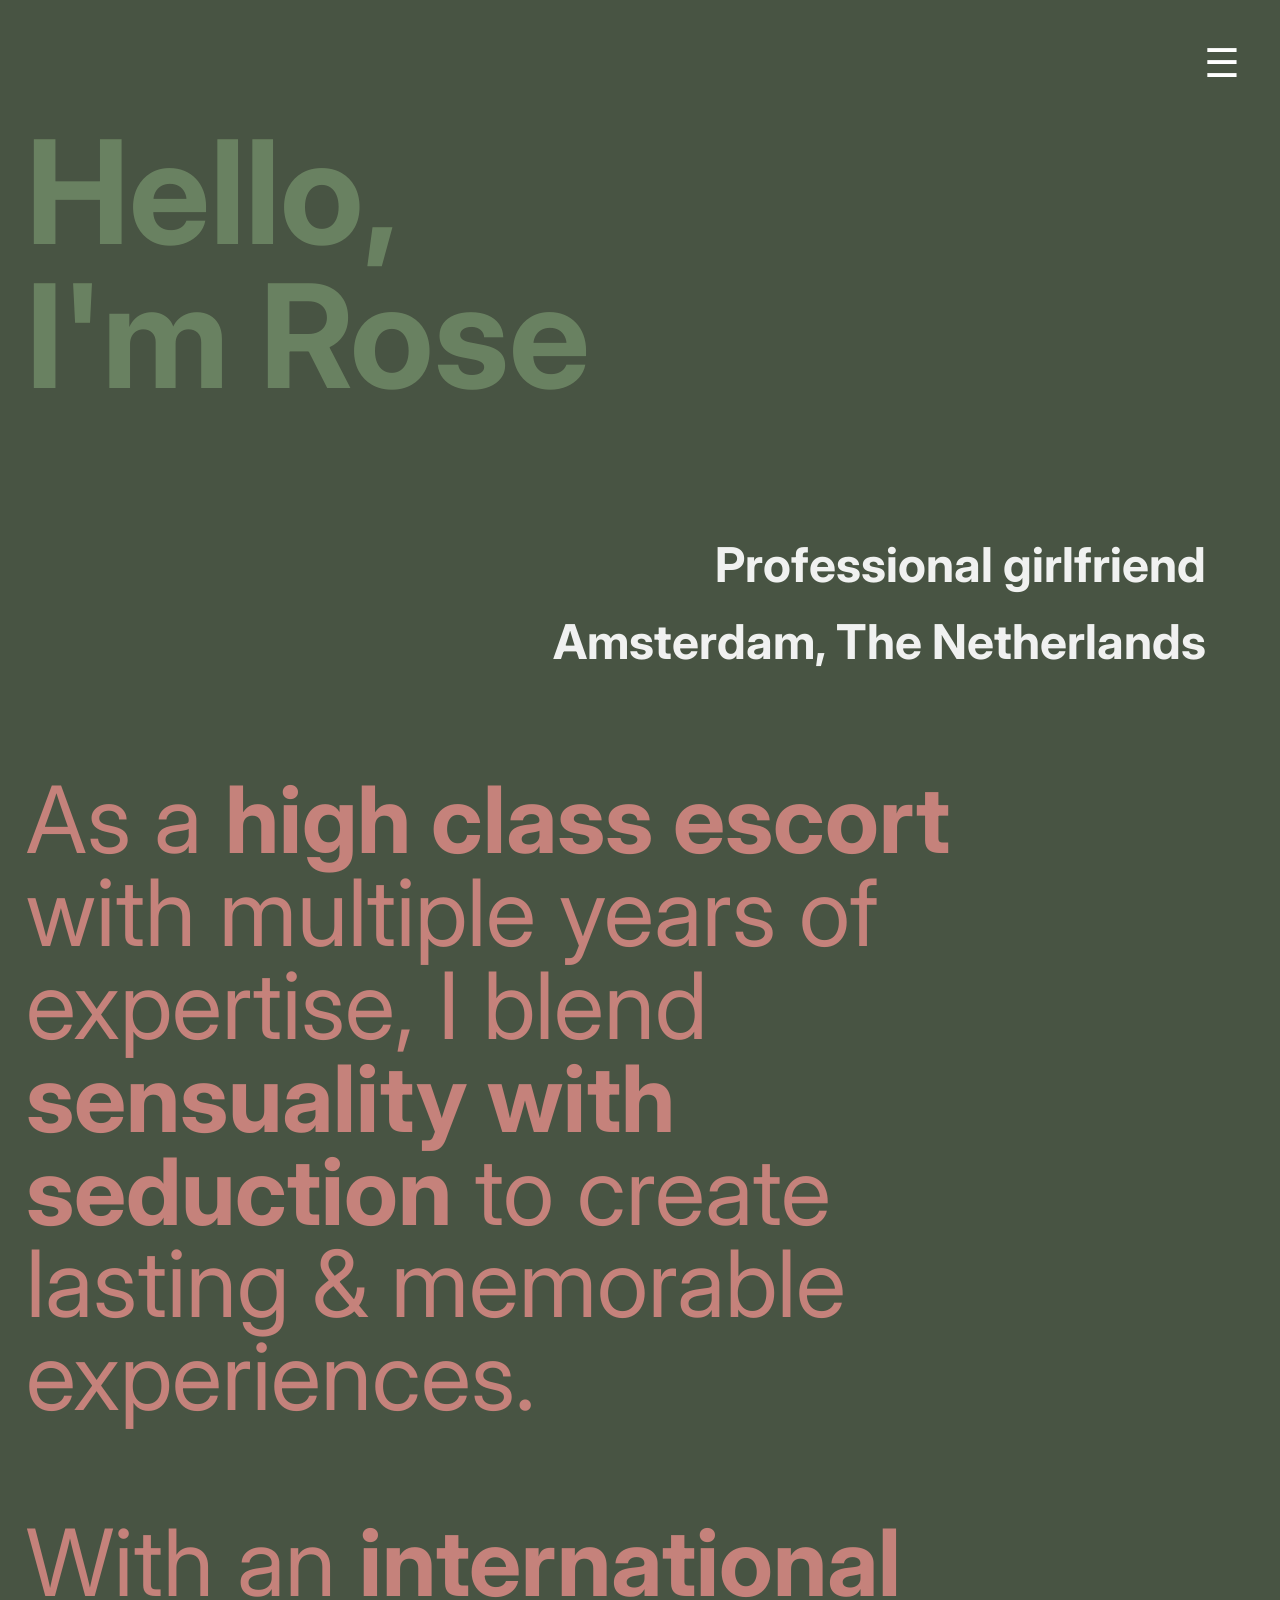
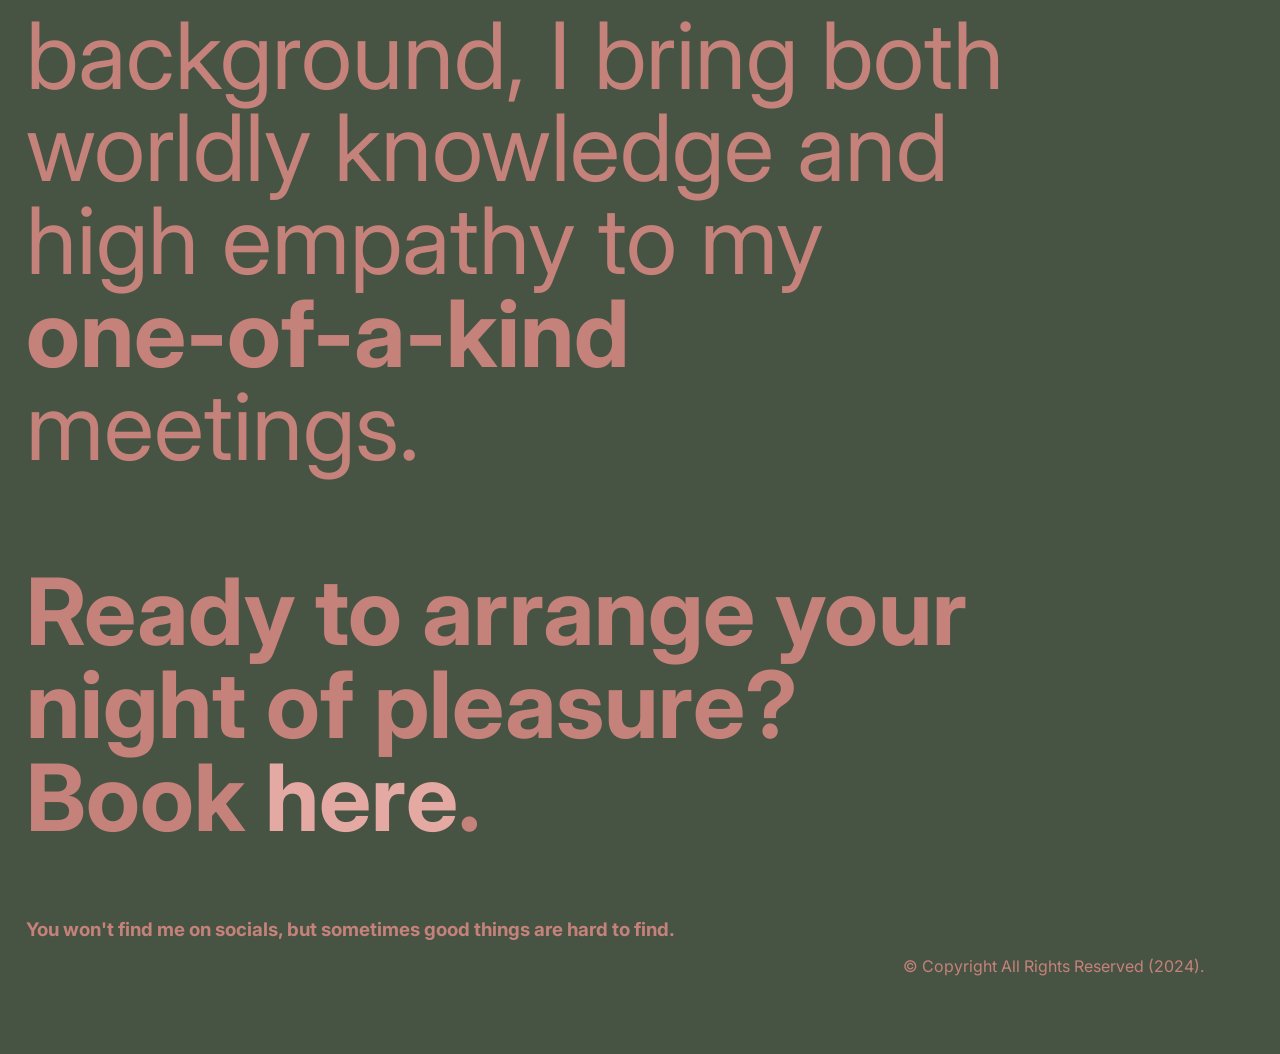
==== index.html @ 0e4f95eb "first copy" ====
<!DOCTYPE html>
<html lang="en">

<head>
    <meta charset="UTF-8">
    <meta name="viewport" content="width=device-width, initial-scale=1.0">
    <meta name="description" content="Rose Bergamot - Amsterdam's finest">
    <link rel="preconnect" href="https://fonts.googleapis.com">
    <link rel="preconnect" href="https://fonts.gstatic.com" crossorigin>
    <link
        href="https://fonts.googleapis.com/css2?family=Inter:ital,opsz,wght@0,14..32,100..900;1,14..32,100..900&display=swap"
        rel="stylesheet">
    <link rel="stylesheet" href="../styles/styles.css">
    <link rel="stylesheet" href="../styles/home.css">
    <script src="../script/script.js"></script>
    <title>Rose Bergamot</title>
</head>

<body>

    <button type="button" class="hamburger" id="hamburger">
        &#9776; <!-- Hamburger icon -->
    </button>

    <!-- Menu Items -->
    <nav class="menu" id="menu">
        <ul>
            <li><a href="../pages/about.html">About me</a></li>
            <li><a href="../pages/services.html">Services</a></li>
            <li><a href="../pages/portfolio.html">Portraits</a></li>
            <li><a href="../pages/bookings.html">Bookings</a></li>
        </ul>
    </nav>

   <!--  <video playsinline autoplay muted loop poster="../images/Image (8).jpeg" id="bgvid">
       <source src="../videos/herovideo-min.mp4" type="video/mp4"> 
    </video>
-->
    <header>
        <article class="title">
            <h1>Hello,<br> I'm Rose</h1>
            <p class="professionindex">
                <strong>Professional girlfriend <br>Amsterdam, The Netherlands</strong>
            </p>
        </article>
    </header>

    <div class="about-me-block">
        <p>As a <strong>high class escort</strong> with multiple years of expertise, I blend <strong>sensuality with seduction</strong> to create lasting & memorable
            experiences.</p>
        <p>With an <strong>international</strong> background, I bring both worldly knowledge and
            high empathy to my <strong>one-of-a-kind</strong> meetings.</p>
    </div>

    <section class="socials-block">
        <h2>Ready to arrange your night of pleasure? Book <a href="../pages/bookings.html">here</a>.</h2>
        <h3>You won't find me on socials, but sometimes good things are hard to find.</h3>
        </div>
    </section>

    <footer>
        <p>&#169; Copyright All Rights Reserved (2024).</p>
    </footer>
</body>

</html>
---- styles/styles.css ----
body {
    font-family: "Inter", arial, sans-serif;
    margin: 0 auto;
    background-color: rgba(57, 70, 52, 0.92);
    padding-top: 0px;
    padding-right: 2%;
    padding-left: 2%;
    padding-bottom: 5%;
    color: #c5827b;
    line-height: 1;
    /* Unvisited link */
a:link {
    color: #e3a9a2;
    transition-duration: .4s;
    text-align: right;
    justify-content: right;
    text-decoration: none;
    display: inline-block;
    }
    
    /* Visited link */
    a:visited {
    color: #a86861;
    }
    a:is(:hover, :focus-visible) {
        outline: none;
        color: #ffffff;
    }
}

header {
    color: rgba(112, 138, 102, 0.85);
    font-size:7.5vw;

    .title {
        text-align: left;
        height: 100%;
background-position: center;
background-repeat: no-repeat;
background-size: cover;
    }

    .profession {
        color: rgba(57, 70, 52, 0.92);
        font-size: 0.5em;
        line-height: 1.6;
        text-align: right;
        text-shadow: none;
        padding-right: 1em;
    }
    .professionindex {
        color: rgba(255, 255, 255, 0.92);
        font-size: 0.5em;
        line-height: 1.6;
        text-align: right;
        text-shadow: none;
        padding-right: 1em;
    }

}
.rateslist{
    list-style-type: none; 
    text-align: center;
}

/* Hamburger Menu */
.hamburger {
    position: fixed;
    top: 40px;
    right: 40px;
    font-size: 40px;
    color: #ffffff;
    /* text-shadow: 3px -1px 2px #708A66; */
    cursor: pointer;
    z-index: 10;
    border: none;
    background: none;
    cursor: pointer;
    margin: 0;
    padding: 0;
    /* Zorg dat het menu-icon bovenop de video staat */
}

/* Verborgen menu */
.menu {
    position: fixed;
    top: 0;
    right: 0;
    width: 100%;
    height: 100%;
    background-color: rgba(112, 138, 102, 0.92);
    transform: translateX(100%);
    transition: transform 0.4s ease-in-out;
    z-index: 9;
    /* Onder het hamburger-menu */
    display: flex;
    flex-direction: column;
    justify-content: center;

    ul {
        list-style: none;
        padding-right: 50px;
        margin: 0;
        text-align: right;
    }

    ul li {
        margin: 20px 0;
    }

    ul li a {
        text-decoration: none;
        color: #c5827b;
        font-size: calc(1rem + 8vw);
        transition: color 0.3s;
    }
}

.menu.open {
    transform: translateX(0);
}

.menu ul li a:hover {
    color: #1d490b;
}


.about-me-block {
    margin: 0;
    max-width: 80%;
    text-align: left;
    font-size: calc(1rem + 6vw);
}

.socials-block {
    max-width: 80%;

    h2 {
        font-size: calc(1rem + 6vw);
    }
}

footer {
    color: c5827b;
    padding-right: 50px;
    text-align: right;
    font-size: 16px;
}
---- styles/home.css ----
header {
    color: rgba(112, 138, 102, 0.85);
    font-size:7.5vw;

    .title {
        text-align: left;
        background-image: url(../images/header.jpeg);
        height: 100%;
background-position: center;
background-repeat: no-repeat;
background-size: cover;
    }

    .profession {
        color: rgba(57, 70, 52, 0.92);
        font-size: 28px;
        line-height: 1.6;
        text-align: right;
        text-shadow: none;
    }

}
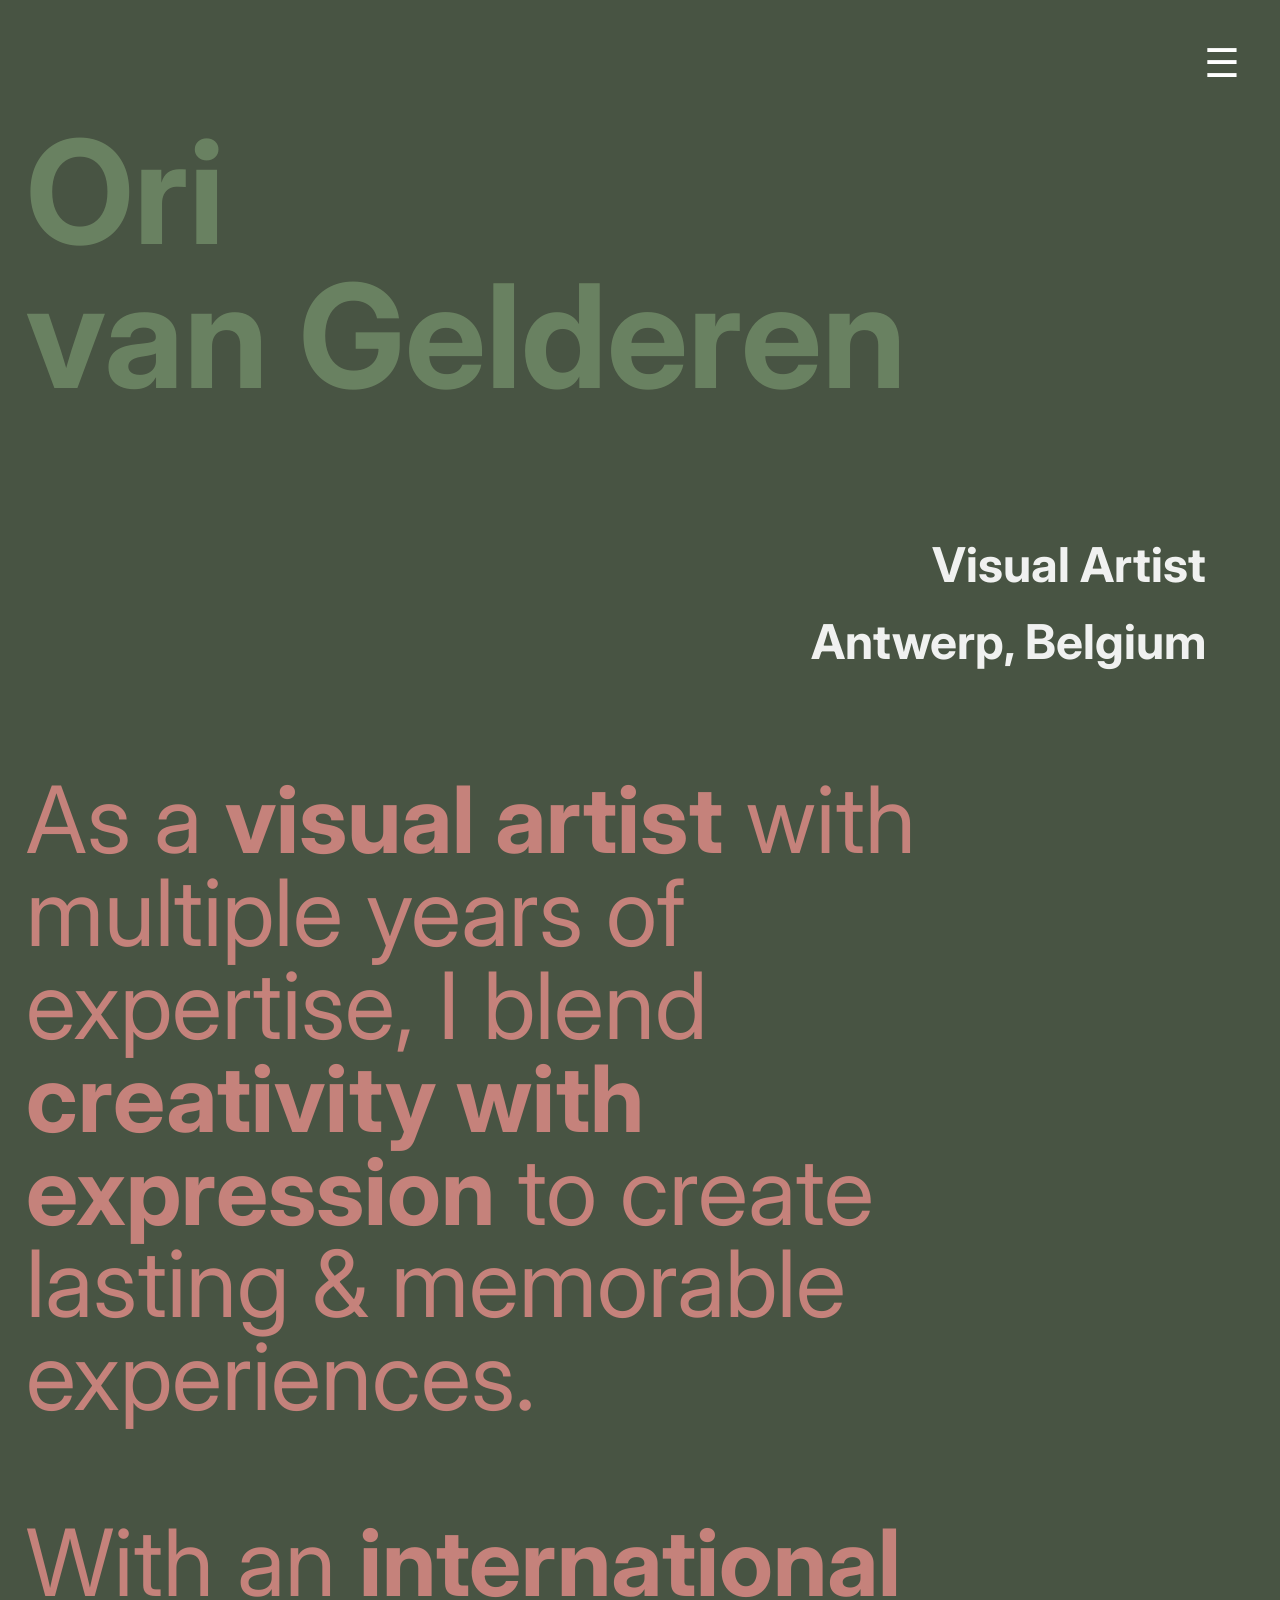
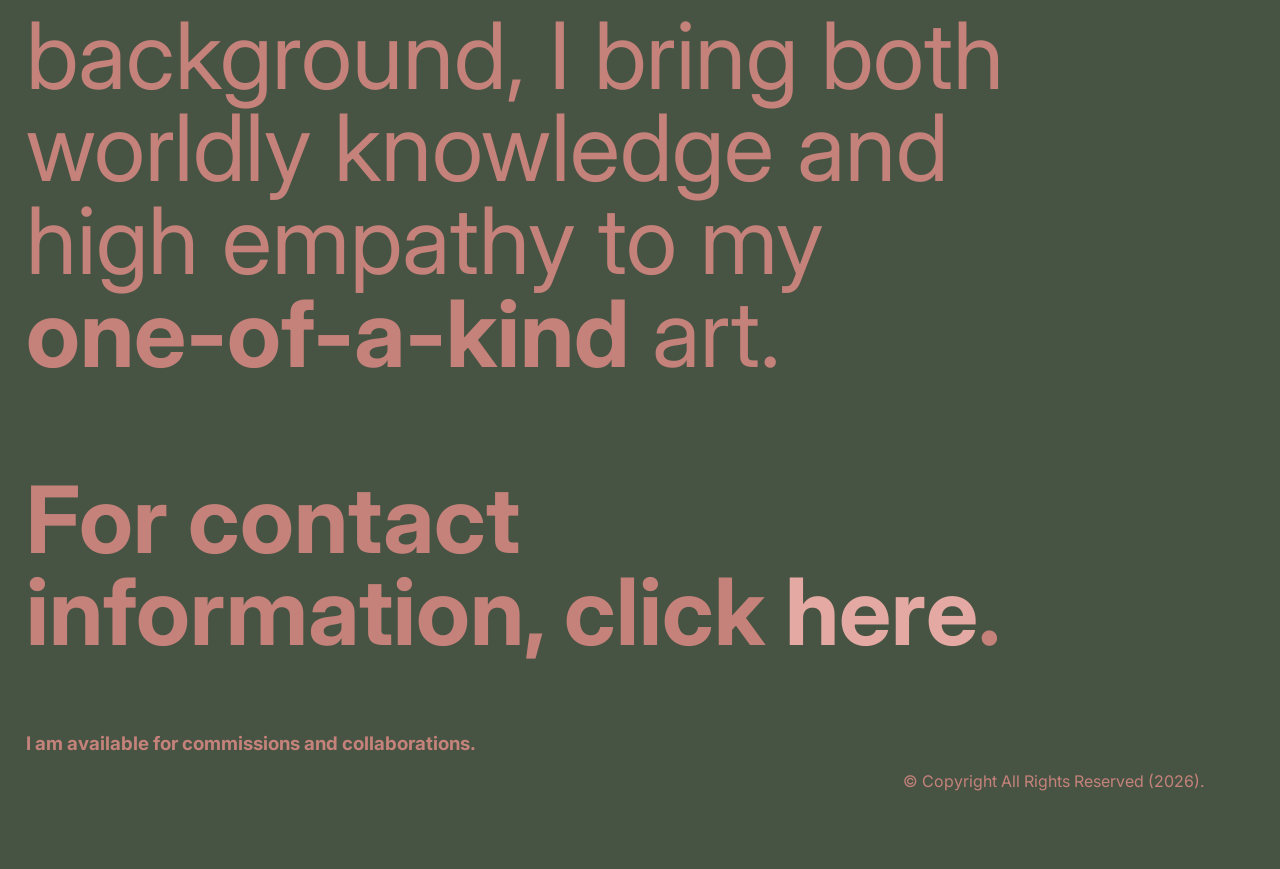
==== commit 10b166c4: "uploaded photos" ====
--- a/index.html
+++ b/index.html
@@ -4,7 +4,7 @@
 <head>
     <meta charset="UTF-8">
     <meta name="viewport" content="width=device-width, initial-scale=1.0">
-    <meta name="description" content="Rose Bergamot - Amsterdam's finest">
+    <meta name="description" content="Ori van Gelderen">
     <link rel="preconnect" href="https://fonts.googleapis.com">
     <link rel="preconnect" href="https://fonts.gstatic.com" crossorigin>
     <link
@@ -13,7 +13,7 @@
     <link rel="stylesheet" href="../styles/styles.css">
     <link rel="stylesheet" href="../styles/home.css">
     <script src="../script/script.js"></script>
-    <title>Rose Bergamot</title>
+    <title>Ori van Gelderen</title>
 </head>
 
 <body>
@@ -26,40 +26,40 @@
     <nav class="menu" id="menu">
         <ul>
             <li><a href="../pages/about.html">About me</a></li>
-            <li><a href="../pages/services.html">Services</a></li>
-            <li><a href="../pages/portfolio.html">Portraits</a></li>
-            <li><a href="../pages/bookings.html">Bookings</a></li>
+            <li><a href="../pages/Sculpture.html">Sculpture</a></li>
+            <li><a href="../pages/portfolio.html">Painting</a></li>
+            <li><a href="../pages/Contact.html">Contact</a></li>
         </ul>
     </nav>
 
-   <!--  <video playsinline autoplay muted loop poster="../images/Image (8).jpeg" id="bgvid">
+   <!--  <video playsinline autoplay muted loop poster="../Pictures/Picture (8).jpeg" id="bgvid">
        <source src="../videos/herovideo-min.mp4" type="video/mp4"> 
     </video>
 -->
     <header>
         <article class="title">
-            <h1>Hello,<br> I'm Rose</h1>
+            <h1>Ori<br> van Gelderen</h1>
             <p class="professionindex">
-                <strong>Professional girlfriend <br>Amsterdam, The Netherlands</strong>
+                <strong>Visual Artist <br> Antwerp, Belgium</strong>
             </p>
         </article>
     </header>
 
     <div class="about-me-block">
-        <p>As a <strong>high class escort</strong> with multiple years of expertise, I blend <strong>sensuality with seduction</strong> to create lasting & memorable
+        <p>As a <strong>visual artist</strong> with multiple years of expertise, I blend <strong>creativity with expression</strong> to create lasting & memorable
             experiences.</p>
         <p>With an <strong>international</strong> background, I bring both worldly knowledge and
-            high empathy to my <strong>one-of-a-kind</strong> meetings.</p>
+            high empathy to my <strong>one-of-a-kind</strong> art.</p>
     </div>
 
     <section class="socials-block">
-        <h2>Ready to arrange your night of pleasure? Book <a href="../pages/bookings.html">here</a>.</h2>
-        <h3>You won't find me on socials, but sometimes good things are hard to find.</h3>
+        <h2> For contact information, click <a href="../pages/Contact.html">here</a>.</h2>
+        <h3>I am available for commissions and collaborations.</h3>
         </div>
     </section>
 
     <footer>
-        <p>&#169; Copyright All Rights Reserved (2024).</p>
+        <p>&#169; Copyright All Rights Reserved (2026).</p>
     </footer>
 </body>
 
--- a/styles/home.css
+++ b/styles/home.css
@@ -4,7 +4,7 @@
 
     .title {
         text-align: left;
-        background-image: url(../images/header.jpeg);
+        background-Picture: url(../Pictures/header.jpeg);
         height: 100%;
 background-position: center;
 background-repeat: no-repeat;
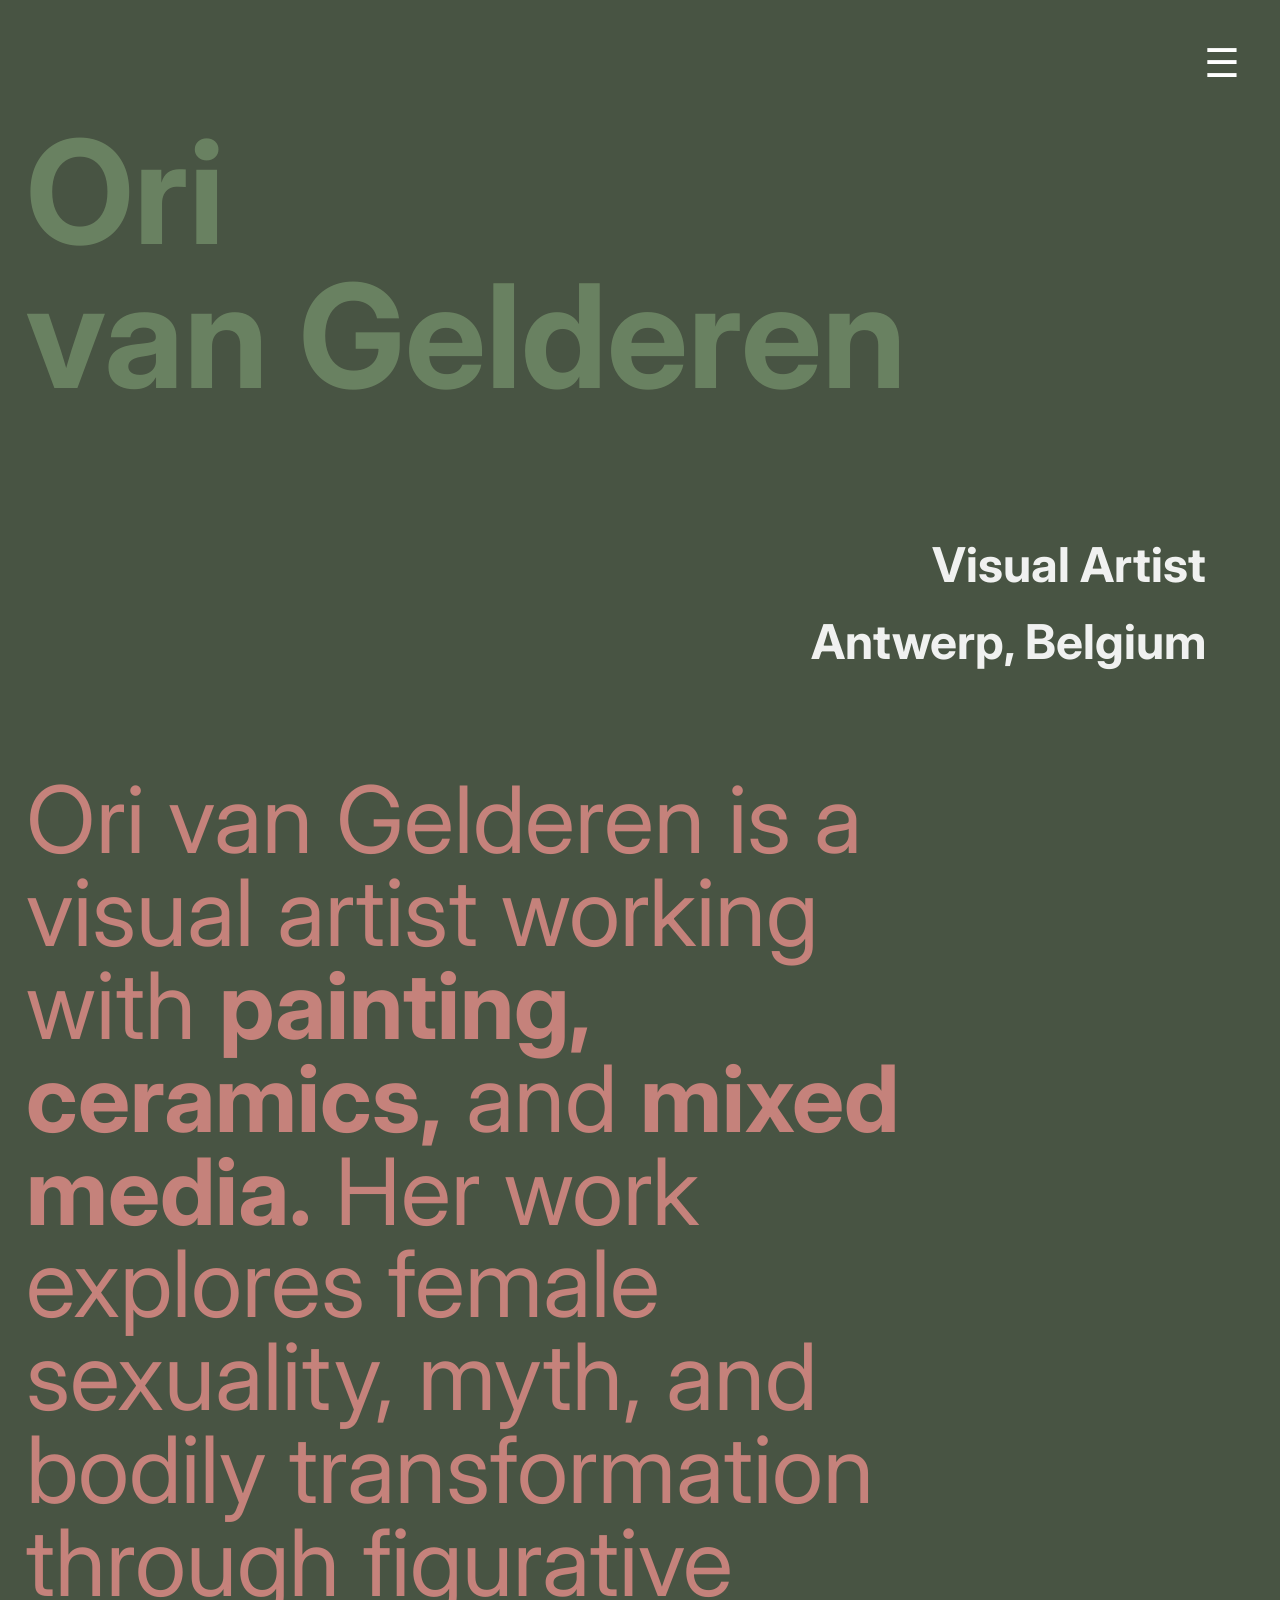
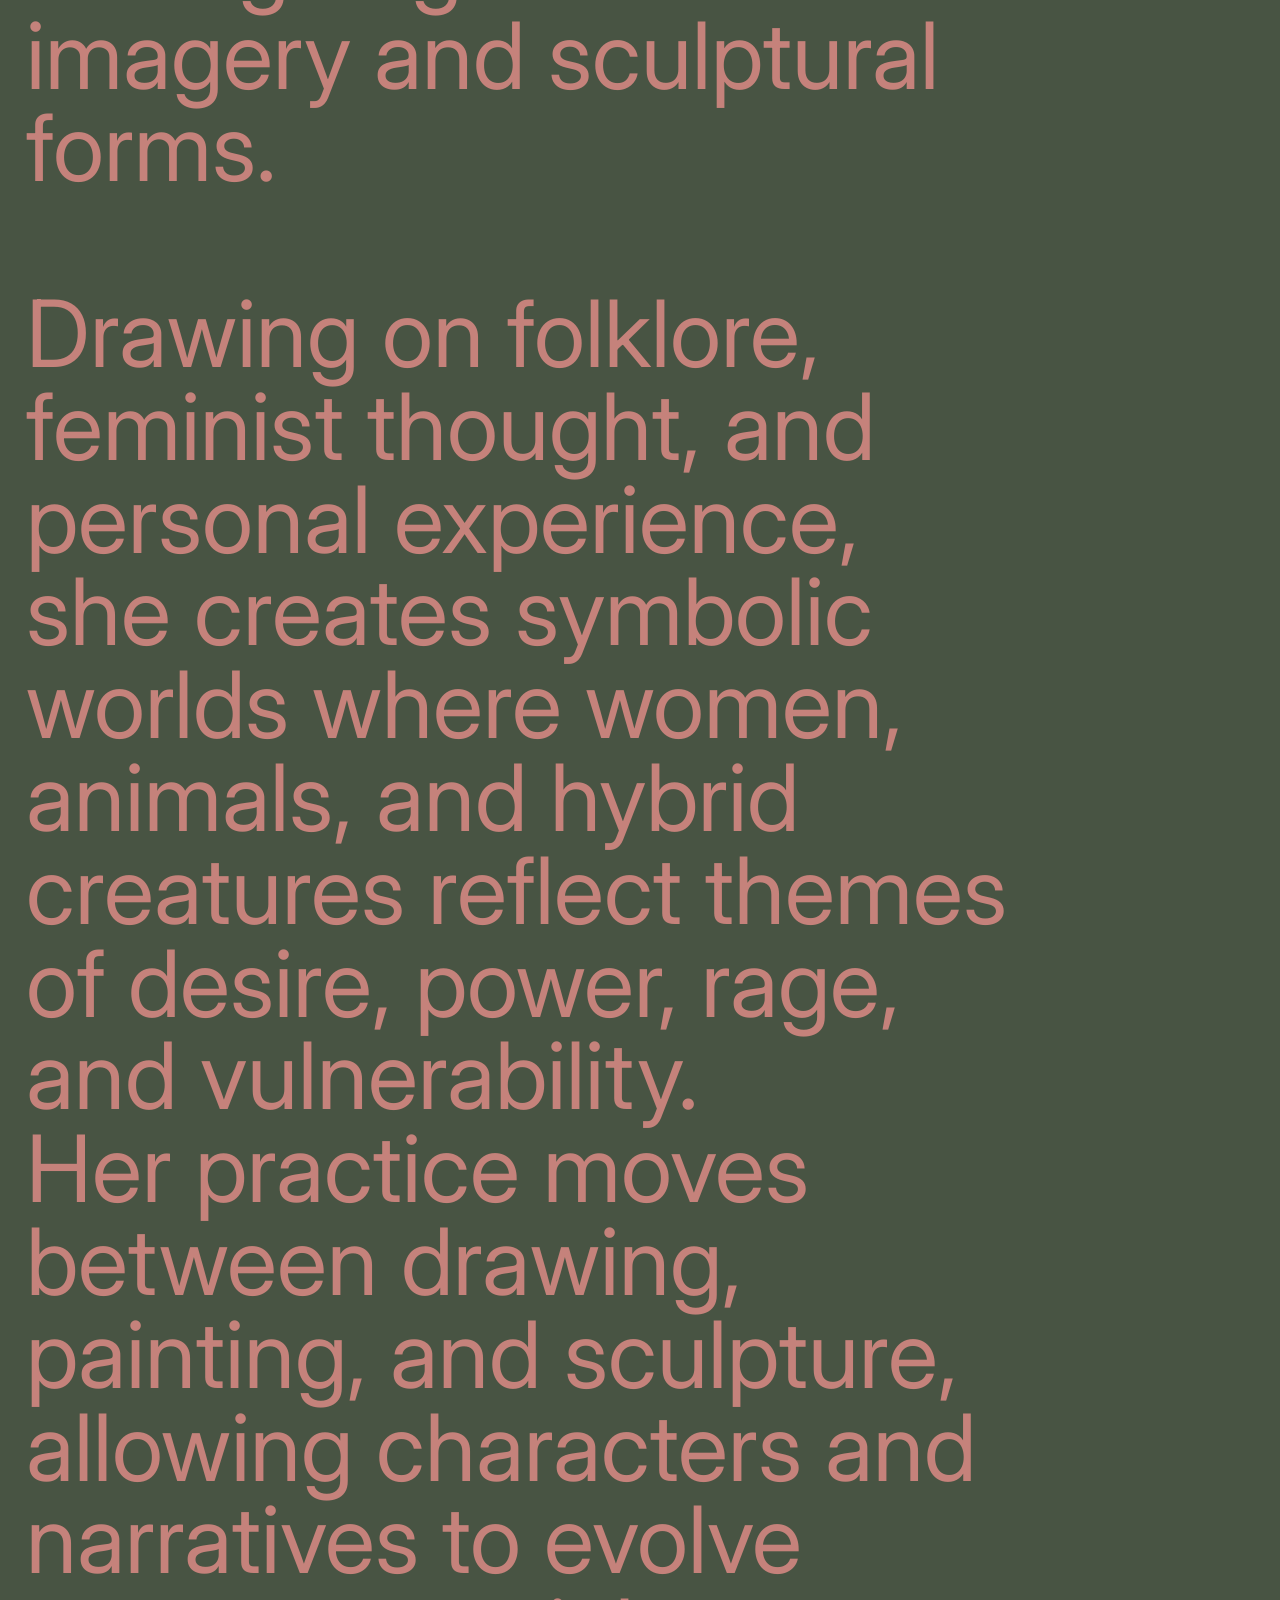
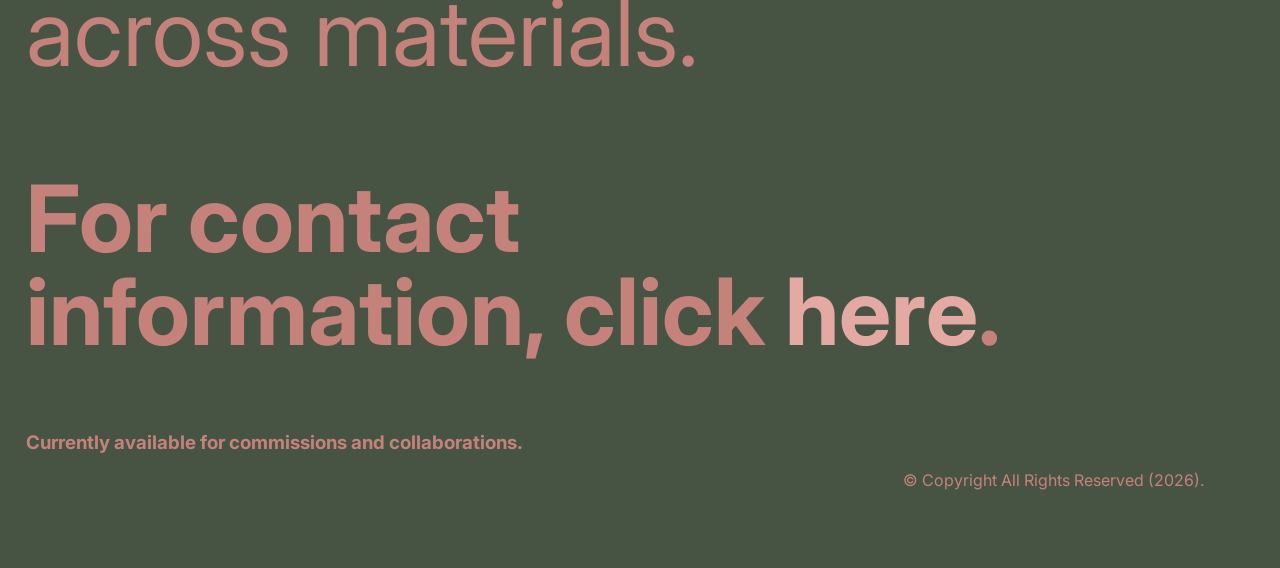
==== commit 09898c6d: "portfolio & about pages" ====
--- a/index.html
+++ b/index.html
@@ -25,14 +25,14 @@
     <!-- Menu Items -->
     <nav class="menu" id="menu">
         <ul>
-            <li><a href="../pages/about.html">About me</a></li>
+            <li><a href="../pages/about.html">About</a></li>
             <li><a href="../pages/Sculpture.html">Sculpture</a></li>
-            <li><a href="../pages/portfolio.html">Painting</a></li>
+            <li><a href="../pages/portfolio.html">Portfolio</a></li>
             <li><a href="../pages/Contact.html">Contact</a></li>
         </ul>
     </nav>
 
-   <!--  <video playsinline autoplay muted loop poster="../Pictures/Picture (8).jpeg" id="bgvid">
+   <!--  <video playsinline autoplay muted loop poster="../Pictures/cover.jpg" id="bgvid">
        <source src="../videos/herovideo-min.mp4" type="video/mp4"> 
     </video>
 -->
@@ -46,15 +46,16 @@
     </header>
 
     <div class="about-me-block">
-        <p>As a <strong>visual artist</strong> with multiple years of expertise, I blend <strong>creativity with expression</strong> to create lasting & memorable
-            experiences.</p>
-        <p>With an <strong>international</strong> background, I bring both worldly knowledge and
-            high empathy to my <strong>one-of-a-kind</strong> art.</p>
+        <p>Ori van Gelderen is a visual artist working with <strong>painting, ceramics,</strong> and <strong>mixed media.</strong> Her work explores female sexuality, myth, and bodily transformation through figurative imagery and sculptural forms.</br>
+        </p>
+        <p>Drawing on folklore, feminist thought, and personal experience, she creates symbolic worlds where women, animals, and hybrid creatures reflect themes of desire, power, rage, and vulnerability. </br>
+             Her practice moves between drawing, painting, and sculpture, allowing characters and narratives to evolve across materials.
+</p>
     </div>
 
     <section class="socials-block">
         <h2> For contact information, click <a href="../pages/Contact.html">here</a>.</h2>
-        <h3>I am available for commissions and collaborations.</h3>
+        <h3>Currently available for commissions and collaborations.</h3>
         </div>
     </section>
 
--- a/styles/home.css
+++ b/styles/home.css
@@ -4,7 +4,7 @@
 
     .title {
         text-align: left;
-        background-Picture: url(../Pictures/header.jpeg);
+        background-Picture: url(../Pictures/header.jpg);
         height: 100%;
 background-position: center;
 background-repeat: no-repeat;
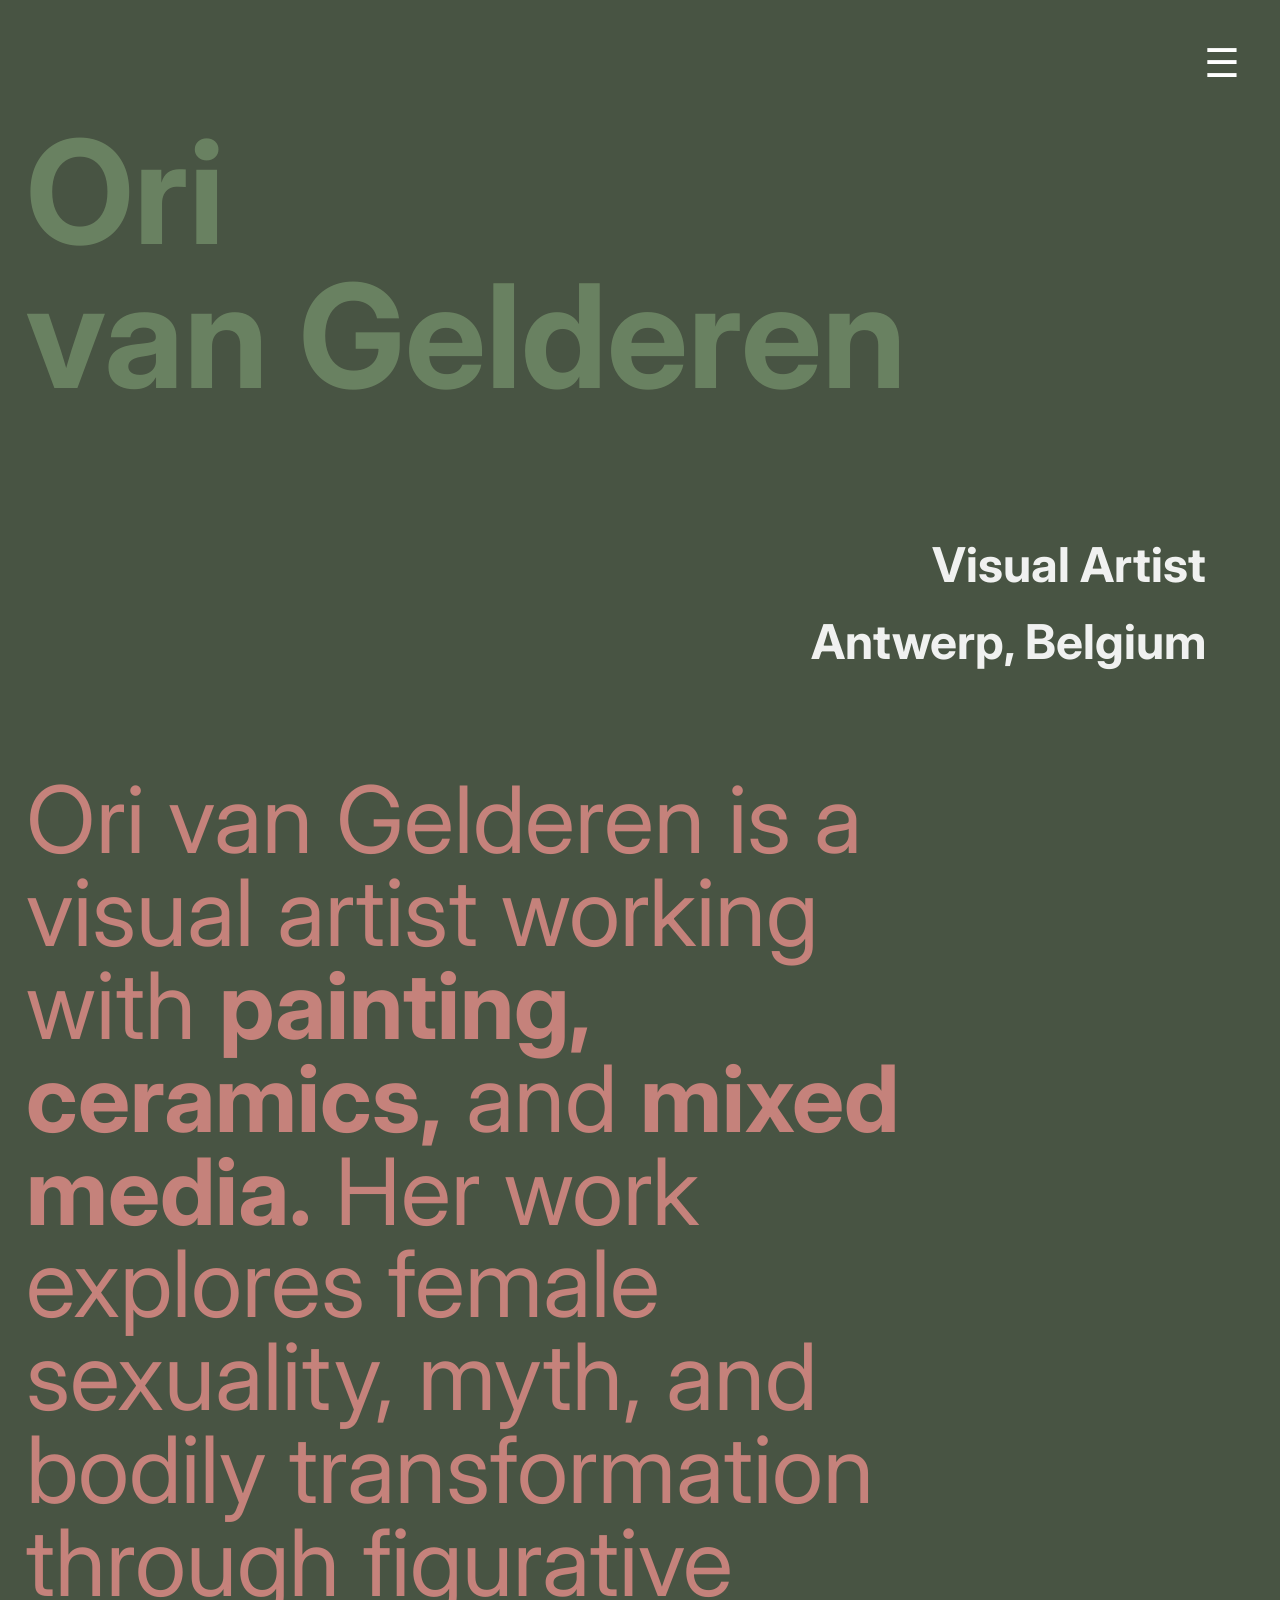
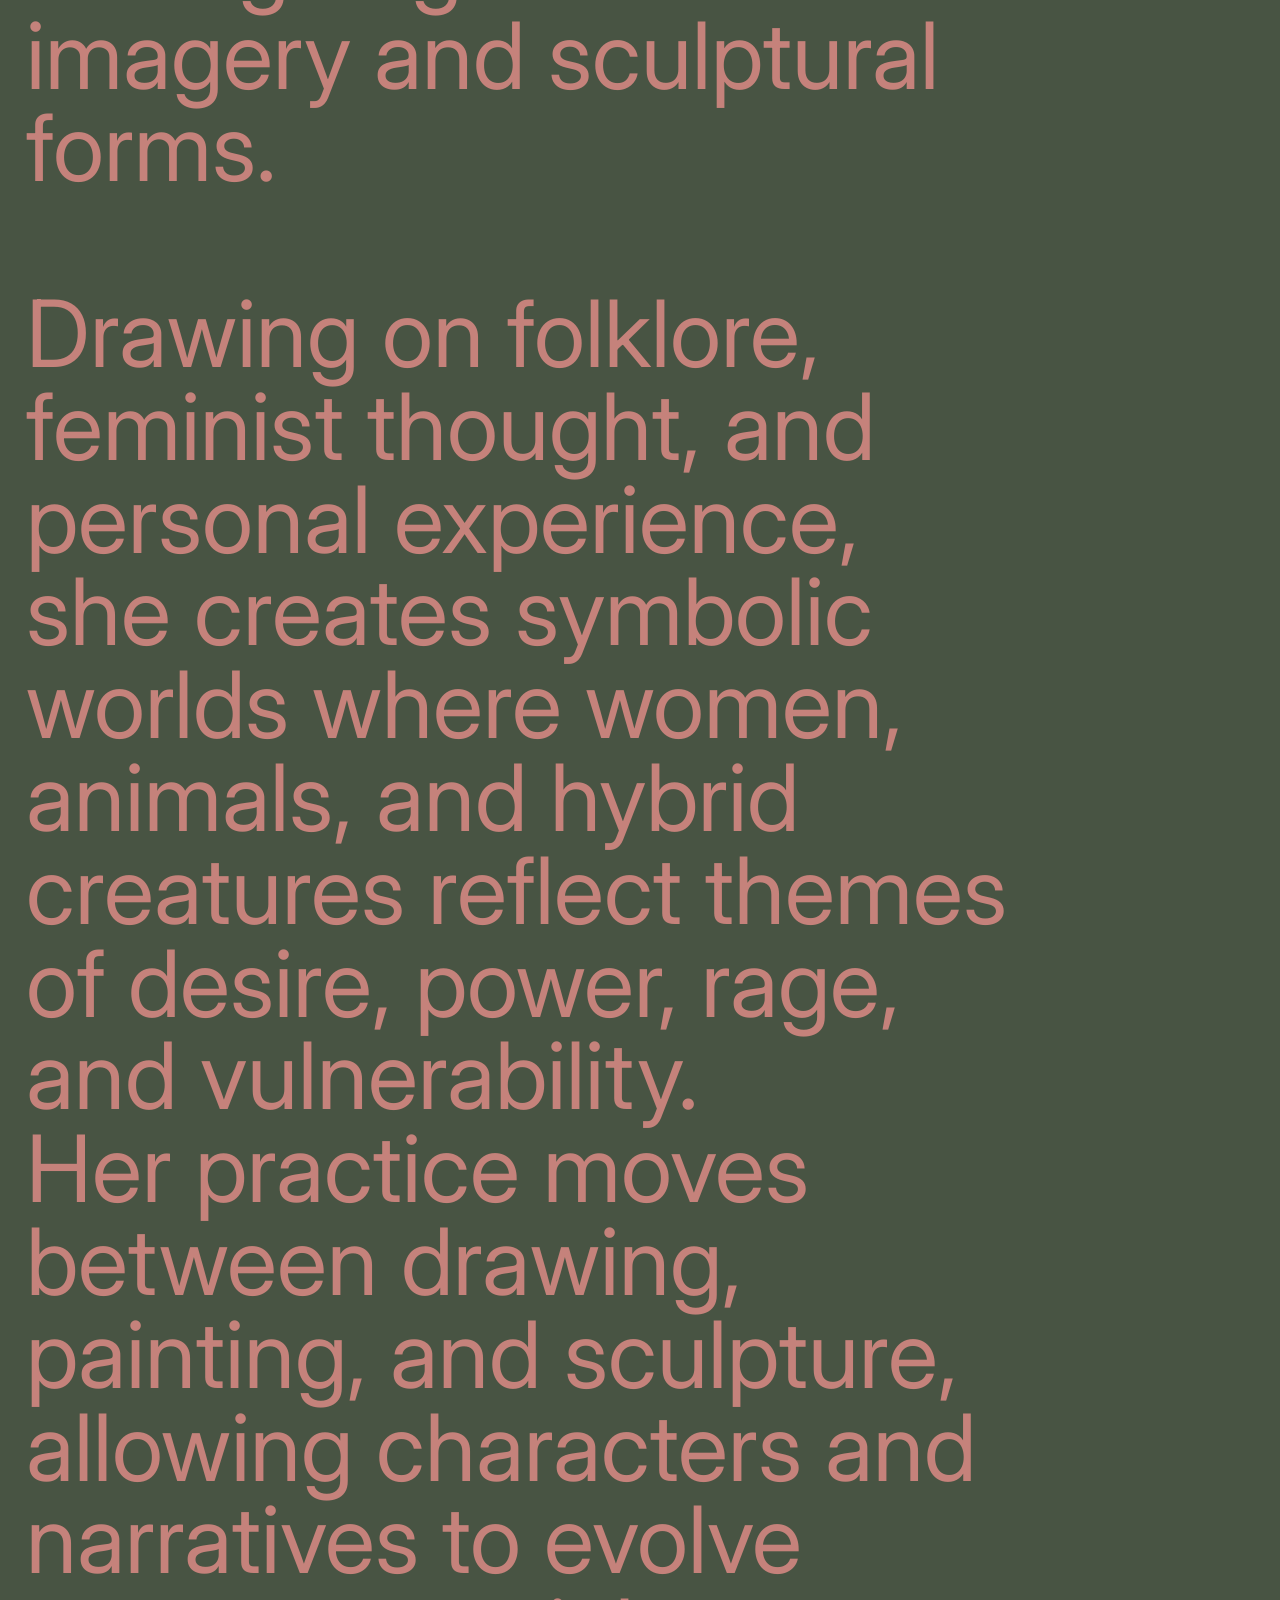
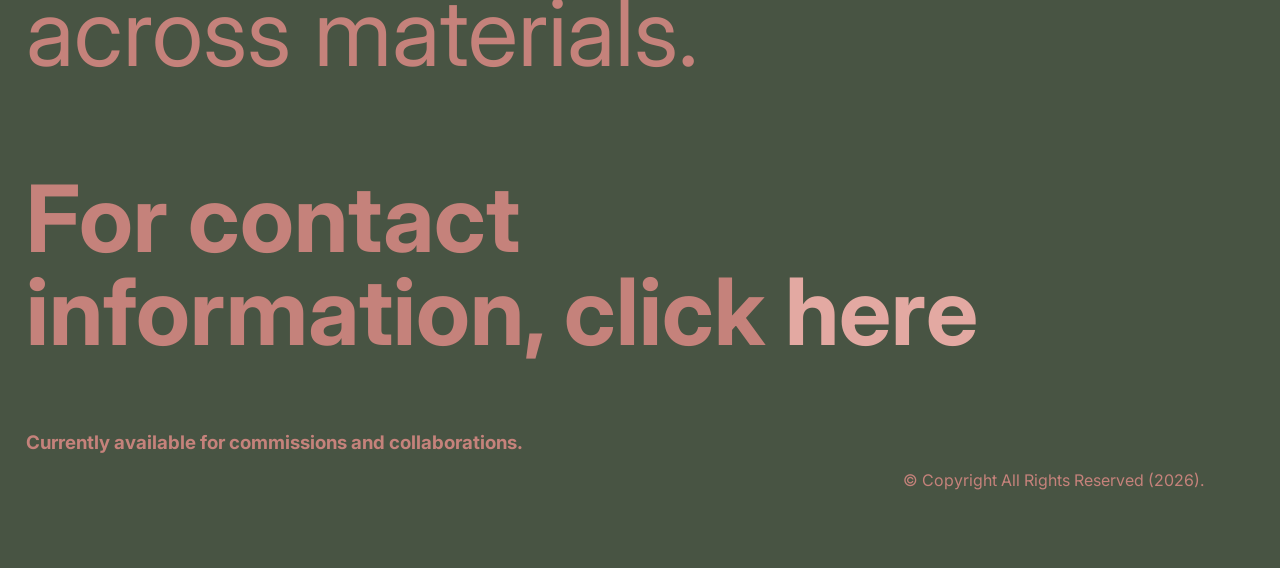
==== commit 34fc96cd: "Got rid of contact page" ====
--- a/index.html
+++ b/index.html
@@ -26,9 +26,7 @@
     <nav class="menu" id="menu">
         <ul>
             <li><a href="../pages/about.html">About</a></li>
-            <li><a href="../pages/Sculpture.html">Sculpture</a></li>
             <li><a href="../pages/portfolio.html">Portfolio</a></li>
-            <li><a href="../pages/Contact.html">Contact</a></li>
         </ul>
     </nav>
 
@@ -54,7 +52,7 @@
     </div>
 
     <section class="socials-block">
-        <h2> For contact information, click <a href="../pages/Contact.html">here</a>.</h2>
+        <h2> For contact information, click <a href="../pages/Contact.html">here</a></h2>
         <h3>Currently available for commissions and collaborations.</h3>
         </div>
     </section>
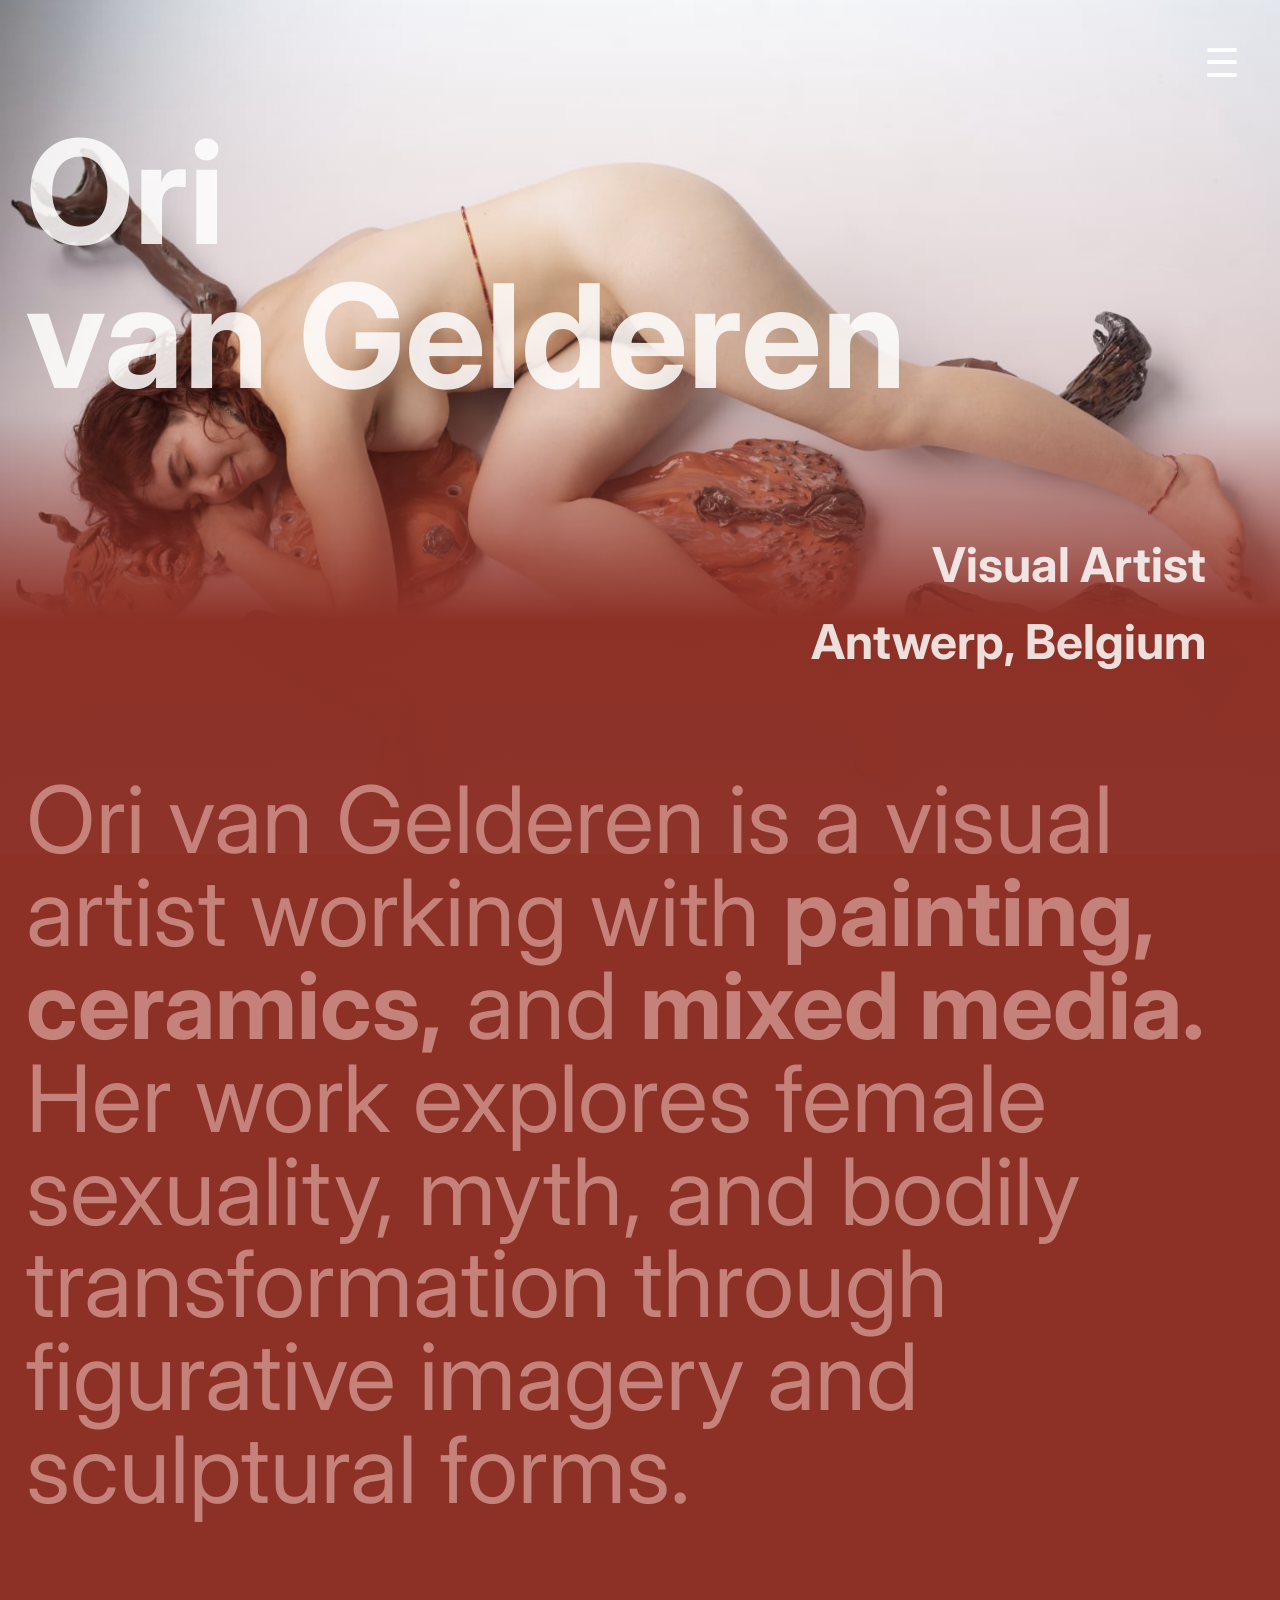
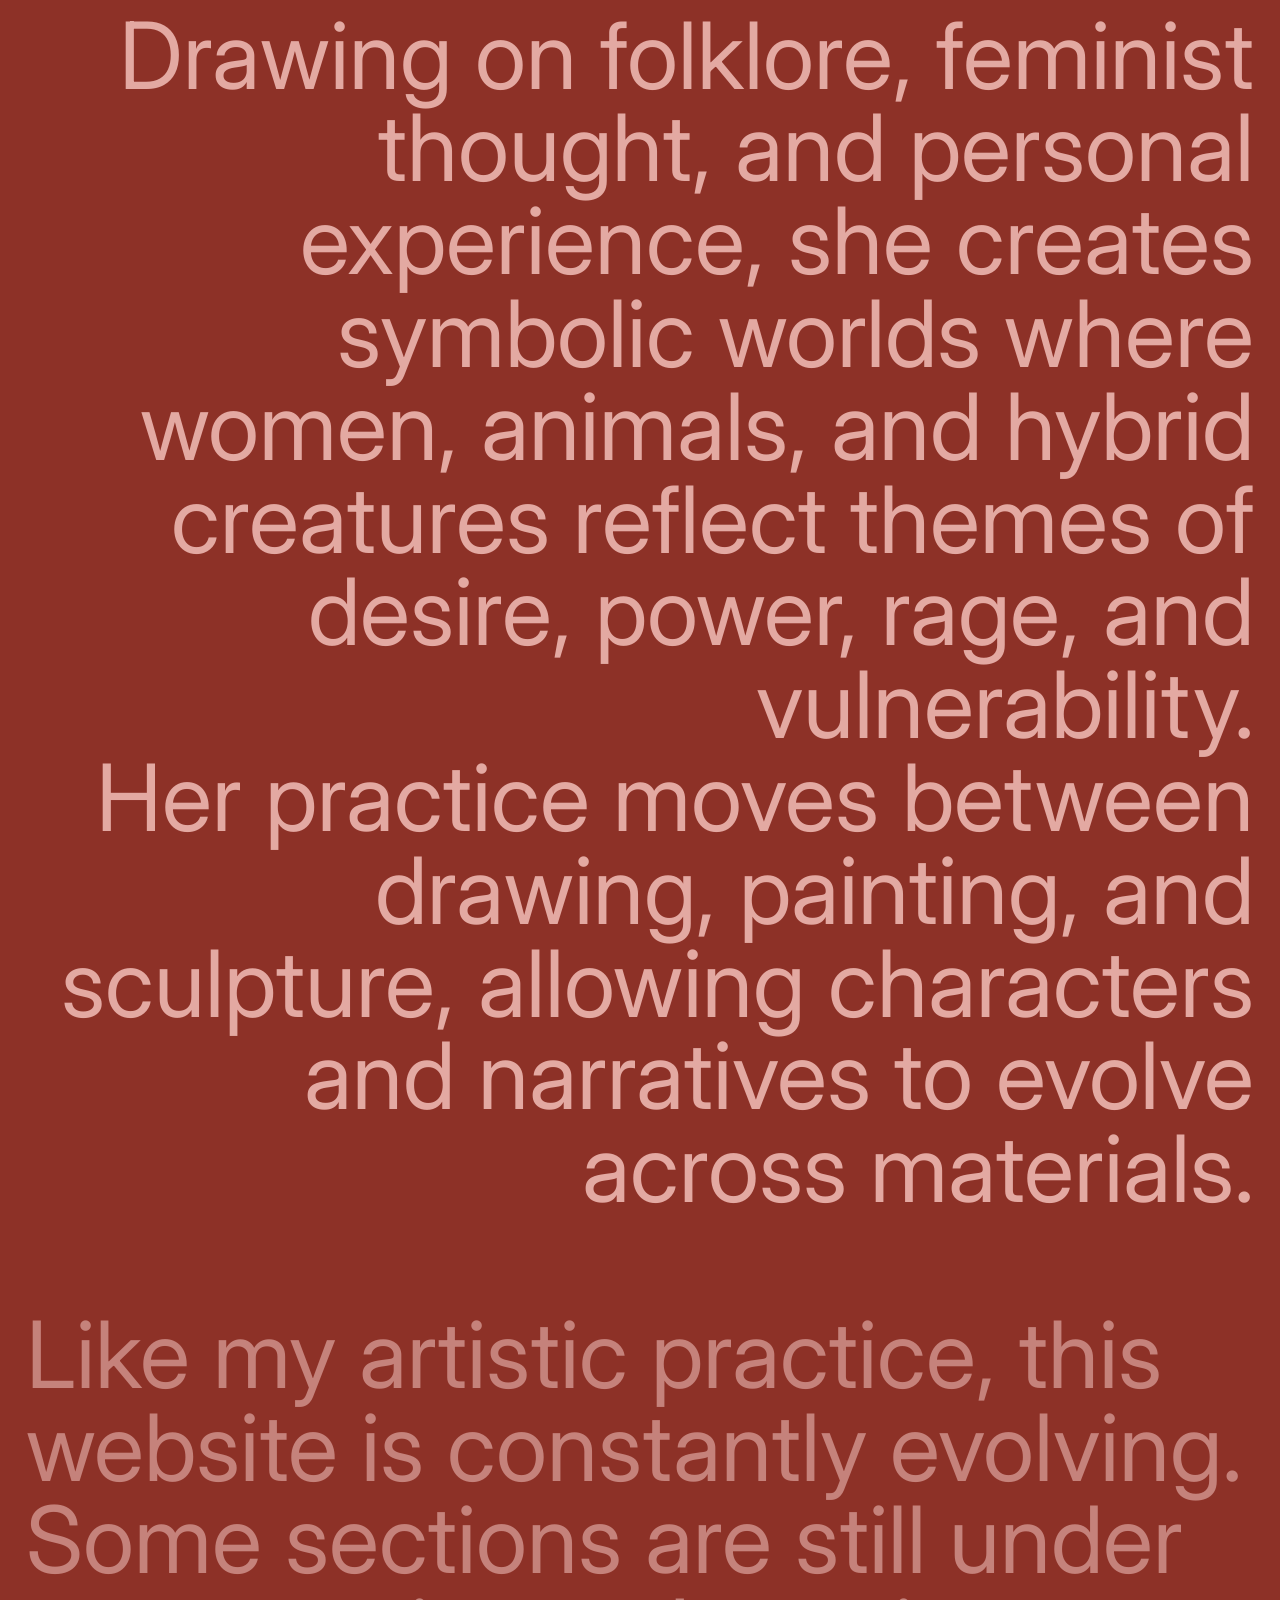
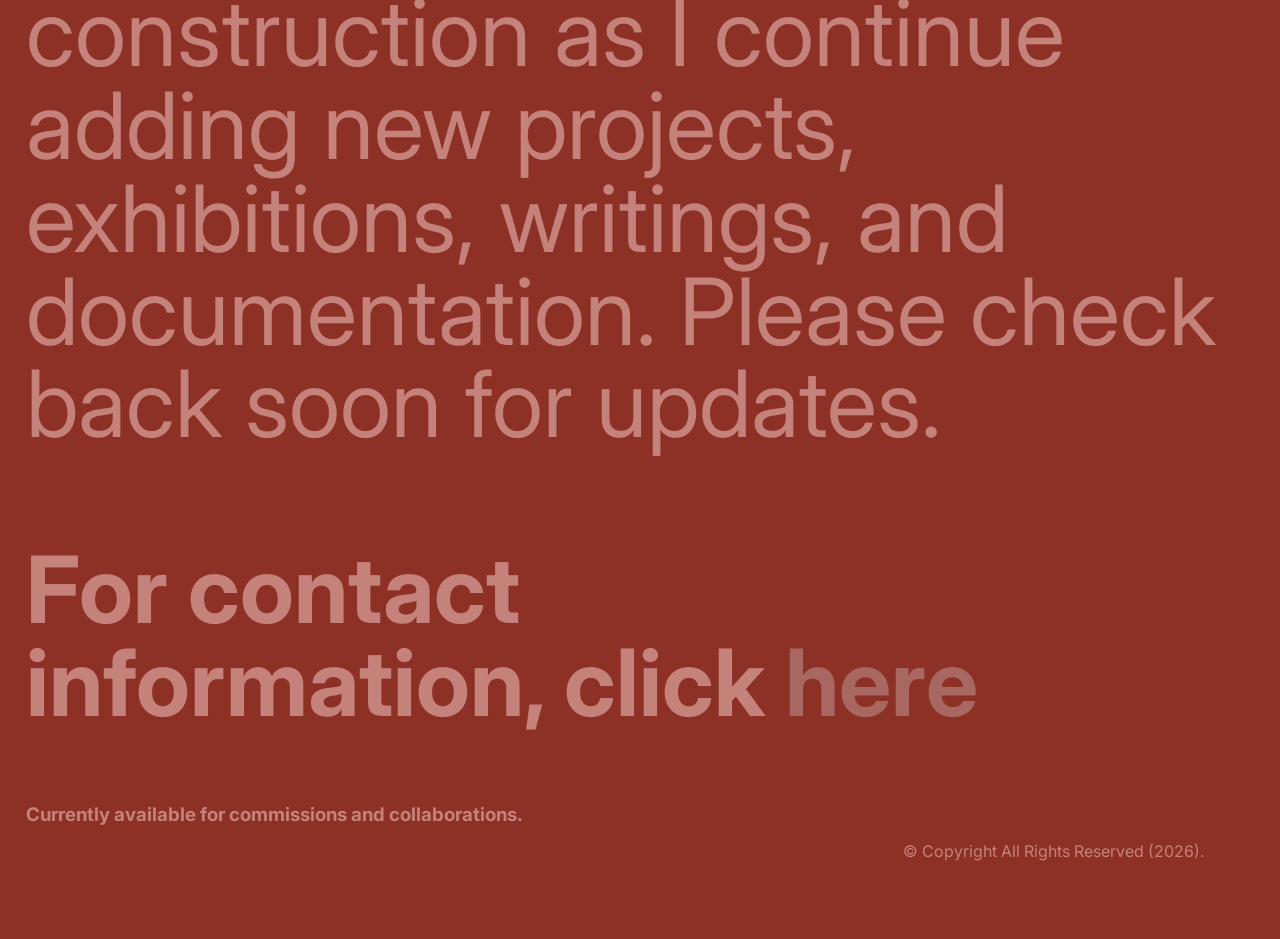
==== commit e5a70e9c: "added text + finished home page" ====
--- a/index.html
+++ b/index.html
@@ -46,13 +46,16 @@
     <div class="about-me-block">
         <p>Ori van Gelderen is a visual artist working with <strong>painting, ceramics,</strong> and <strong>mixed media.</strong> Her work explores female sexuality, myth, and bodily transformation through figurative imagery and sculptural forms.</br>
         </p>
-        <p>Drawing on folklore, feminist thought, and personal experience, she creates symbolic worlds where women, animals, and hybrid creatures reflect themes of desire, power, rage, and vulnerability. </br>
-             Her practice moves between drawing, painting, and sculpture, allowing characters and narratives to evolve across materials.
-</p>
+        <p class="about-me-right">Drawing on folklore, feminist thought, and personal experience, she creates symbolic worlds where women, animals, and hybrid creatures reflect themes of desire, power, rage, and vulnerability. </br>
+            Her practice moves between drawing, painting, and sculpture, allowing characters and narratives to evolve across materials.
+        </p>
+        <p>
+            Like my artistic practice, this website is constantly evolving. Some sections are still under construction as I continue adding new projects, exhibitions, writings, and documentation. Please check back soon for updates.
+        </p>
     </div>
 
     <section class="socials-block">
-        <h2> For contact information, click <a href="../pages/Contact.html">here</a></h2>
+        <h2> For contact information, click <a href="../pages/about.html">here</a></h2>
         <h3>Currently available for commissions and collaborations.</h3>
         </div>
     </section>
--- a/styles/styles.css
+++ b/styles/styles.css
@@ -1,7 +1,7 @@
 body {
     font-family: "Inter", arial, sans-serif;
     margin: 0 auto;
-    background-color: rgba(57, 70, 52, 0.92);
+    background-color: #8d3127;
     padding-top: 0px;
     padding-right: 2%;
     padding-left: 2%;
@@ -10,7 +10,7 @@
     line-height: 1;
     /* Unvisited link */
 a:link {
-    color: #e3a9a2;
+    color: #a86861;
     transition-duration: .4s;
     text-align: right;
     justify-content: right;
@@ -20,7 +20,7 @@
     
     /* Visited link */
     a:visited {
-    color: #a86861;
+    color: #e3a9a2;
     }
     a:is(:hover, :focus-visible) {
         outline: none;
@@ -29,7 +29,7 @@
 }
 
 header {
-    color: rgba(112, 138, 102, 0.85);
+    color: #e4cbcb;
     font-size:7.5vw;
 
     .title {
@@ -41,15 +41,15 @@
     }
 
     .profession {
-        color: rgba(57, 70, 52, 0.92);
+        color: #c5827b;
         font-size: 0.5em;
         line-height: 1.6;
         text-align: right;
         text-shadow: none;
         padding-right: 1em;
+        padding-bottom: 1rem;
     }
     .professionindex {
-        color: rgba(255, 255, 255, 0.92);
         font-size: 0.5em;
         line-height: 1.6;
         text-align: right;
@@ -127,9 +127,19 @@
 
 .about-me-block {
     margin: 0;
-    max-width: 80%;
+    margin-top: 2rem;
+    max-width: 100%;
     text-align: left;
     font-size: calc(1rem + 6vw);
+}
+
+.about-me-right {
+    width: 100%;
+    max-width: none;
+    text-align: right;
+    margin-left: auto;
+    margin-right: 0;
+    color: #e3a9a2;
 }
 
 .socials-block {
--- a/styles/home.css
+++ b/styles/home.css
@@ -1,18 +1,34 @@
+body {
+    min-height: 100vh;
+    background-color: #8d3127;
+    background-image:
+        linear-gradient(
+            to bottom,
+            rgba(141, 49, 39, 0.00) 0%,
+            rgba(141, 49, 39, 0.2) 10%,
+            rgba(141, 49, 39, 1) 15%,
+            rgba(141, 49, 39, 0.9) 60%,
+            rgba(141, 49, 39, 1) 75%,
+            rgba(141, 49, 39, 1) 90%
+        ),
+        url("../Pictures/lyingdown.jpg");
+    background-position: 100% 15%, top center;
+    background-repeat: no-repeat, no-repeat;
+    background-size: cover, 100% auto;
+}
+
 header {
-    color: rgba(112, 138, 102, 0.85);
-    font-size:7.5vw;
+    color: rgba(255, 254, 254, 0.85);
+    font-size: 7.5vw;
 
     .title {
         text-align: left;
-        background-Picture: url(../Pictures/header.jpg);
-        height: 100%;
-background-position: center;
-background-repeat: no-repeat;
-background-size: cover;
+        min-height: 45vh;
+        background: none;
     }
 
     .profession {
-        color: rgba(57, 70, 52, 0.92);
+        color: #580b02;
         font-size: 28px;
         line-height: 1.6;
         text-align: right;
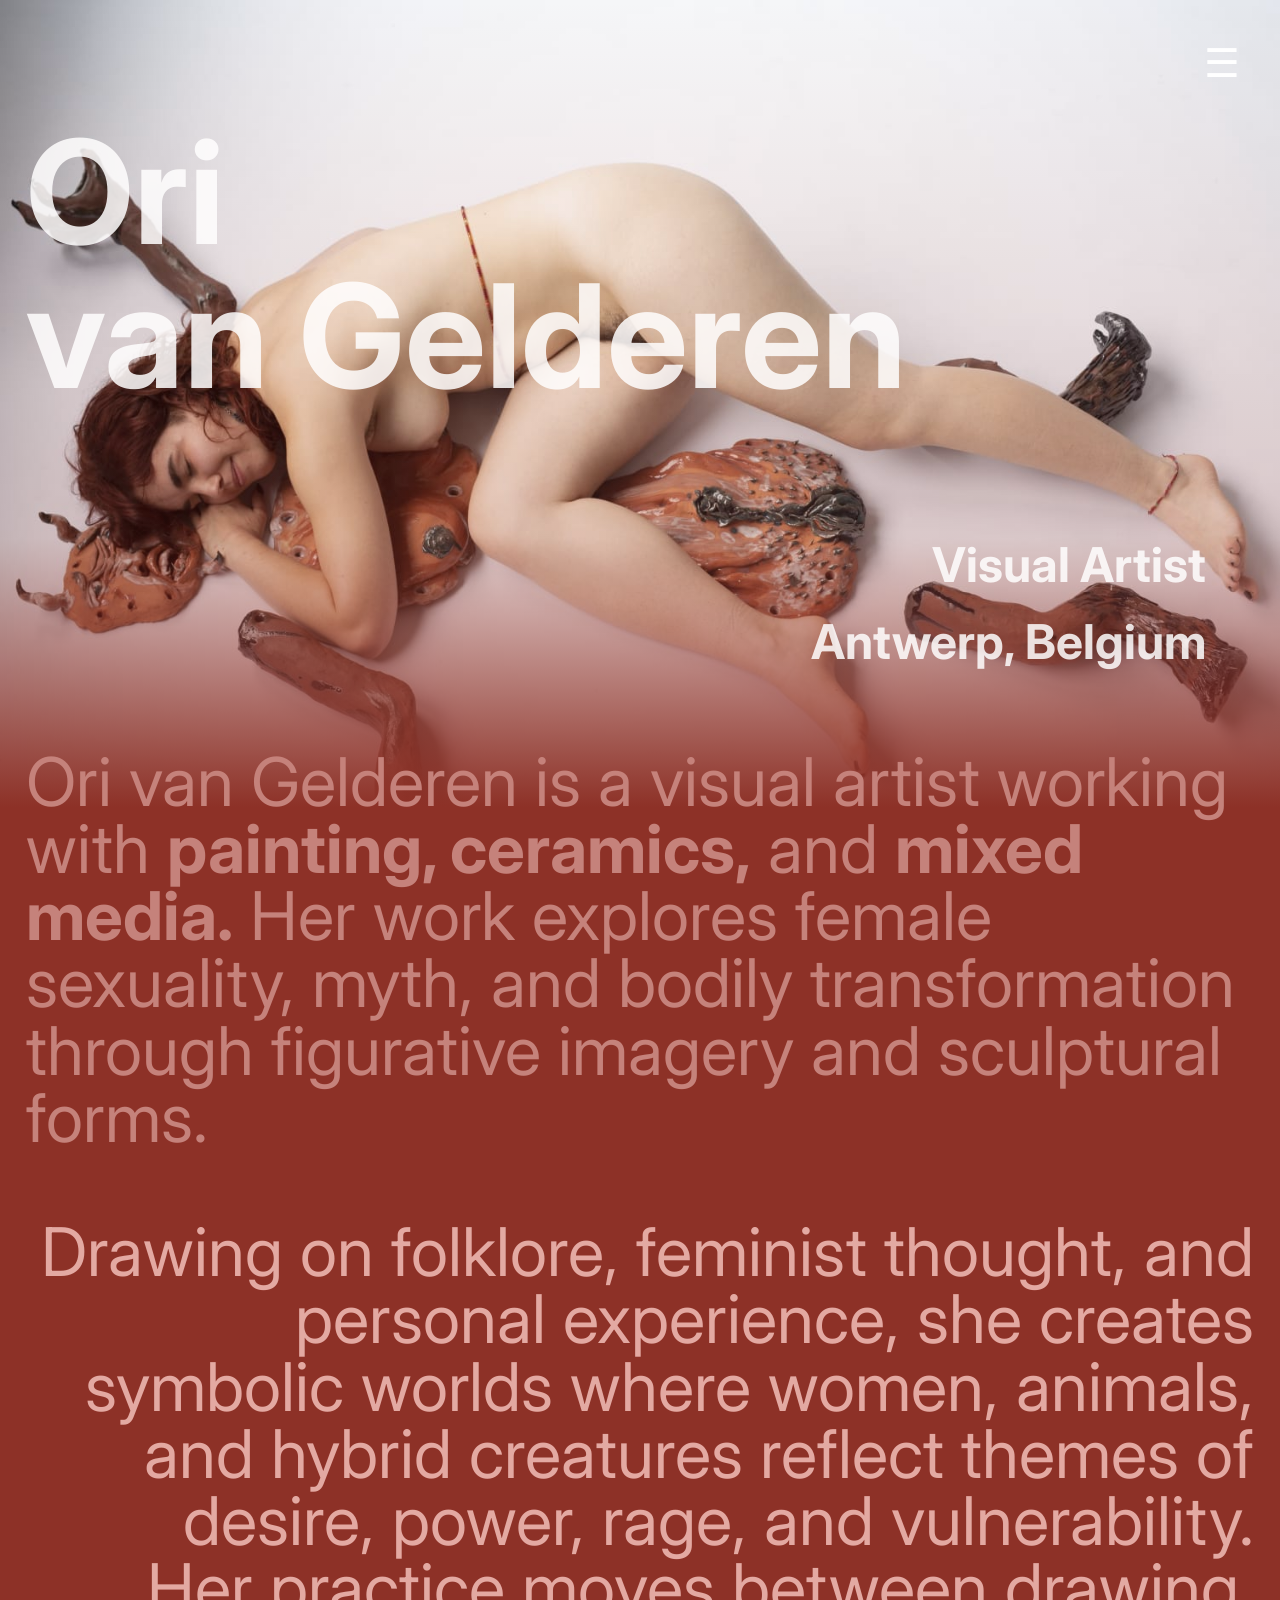
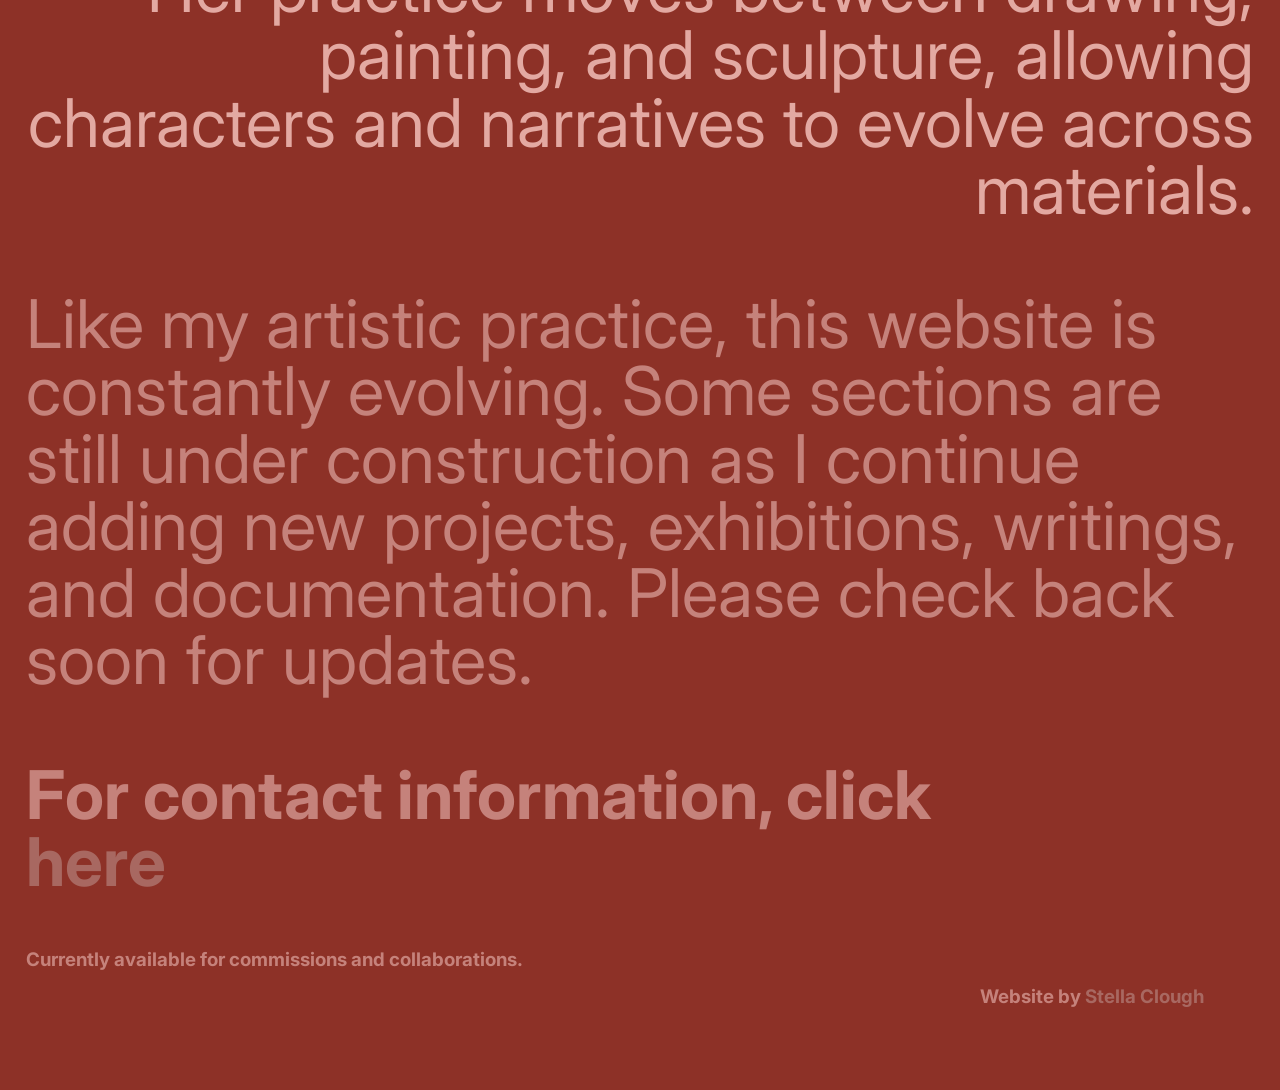
==== commit 9f62e4c5: "tweaks" ====
--- a/index.html
+++ b/index.html
@@ -61,7 +61,7 @@
     </section>
 
     <footer>
-        <p>&#169; Copyright All Rights Reserved (2026).</p>
+                <h3>Website by <a href="https://misspastelwitch.github.io/afstudeer-portfolio/">Stella Clough</a></h3>
     </footer>
 </body>
 
--- a/styles/styles.css
+++ b/styles/styles.css
@@ -88,7 +88,7 @@
     right: 0;
     width: 100%;
     height: 100%;
-    background-color: rgba(112, 138, 102, 0.92);
+    background-color: rgba(227, 169, 162, 0.75);
     transform: translateX(100%);
     transition: transform 0.4s ease-in-out;
     z-index: 9;
@@ -110,7 +110,7 @@
 
     ul li a {
         text-decoration: none;
-        color: #c5827b;
+        color: #8d3127;
         font-size: calc(1rem + 8vw);
         transition: color 0.3s;
     }
@@ -121,7 +121,7 @@
 }
 
 .menu ul li a:hover {
-    color: #1d490b;
+    color: #ffffff;
 }
 
 
@@ -130,7 +130,7 @@
     margin-top: 2rem;
     max-width: 100%;
     text-align: left;
-    font-size: calc(1rem + 6vw);
+    font-size: calc(1rem + 4vw);
 }
 
 .about-me-right {
@@ -146,12 +146,12 @@
     max-width: 80%;
 
     h2 {
-        font-size: calc(1rem + 6vw);
+        font-size: calc(1rem + 4vw);
     }
 }
 
 footer {
-    color: c5827b;
+    color: #c5827b;
     padding-right: 50px;
     text-align: right;
     font-size: 16px;
--- a/styles/home.css
+++ b/styles/home.css
@@ -5,10 +5,8 @@
         linear-gradient(
             to bottom,
             rgba(141, 49, 39, 0.00) 0%,
-            rgba(141, 49, 39, 0.2) 10%,
-            rgba(141, 49, 39, 1) 15%,
-            rgba(141, 49, 39, 0.9) 60%,
-            rgba(141, 49, 39, 1) 75%,
+            rgba(141, 49, 39, 0.2) 20%,
+            rgba(141, 49, 39, 1) 30%,
             rgba(141, 49, 39, 1) 90%
         ),
         url("../Pictures/lyingdown.jpg");
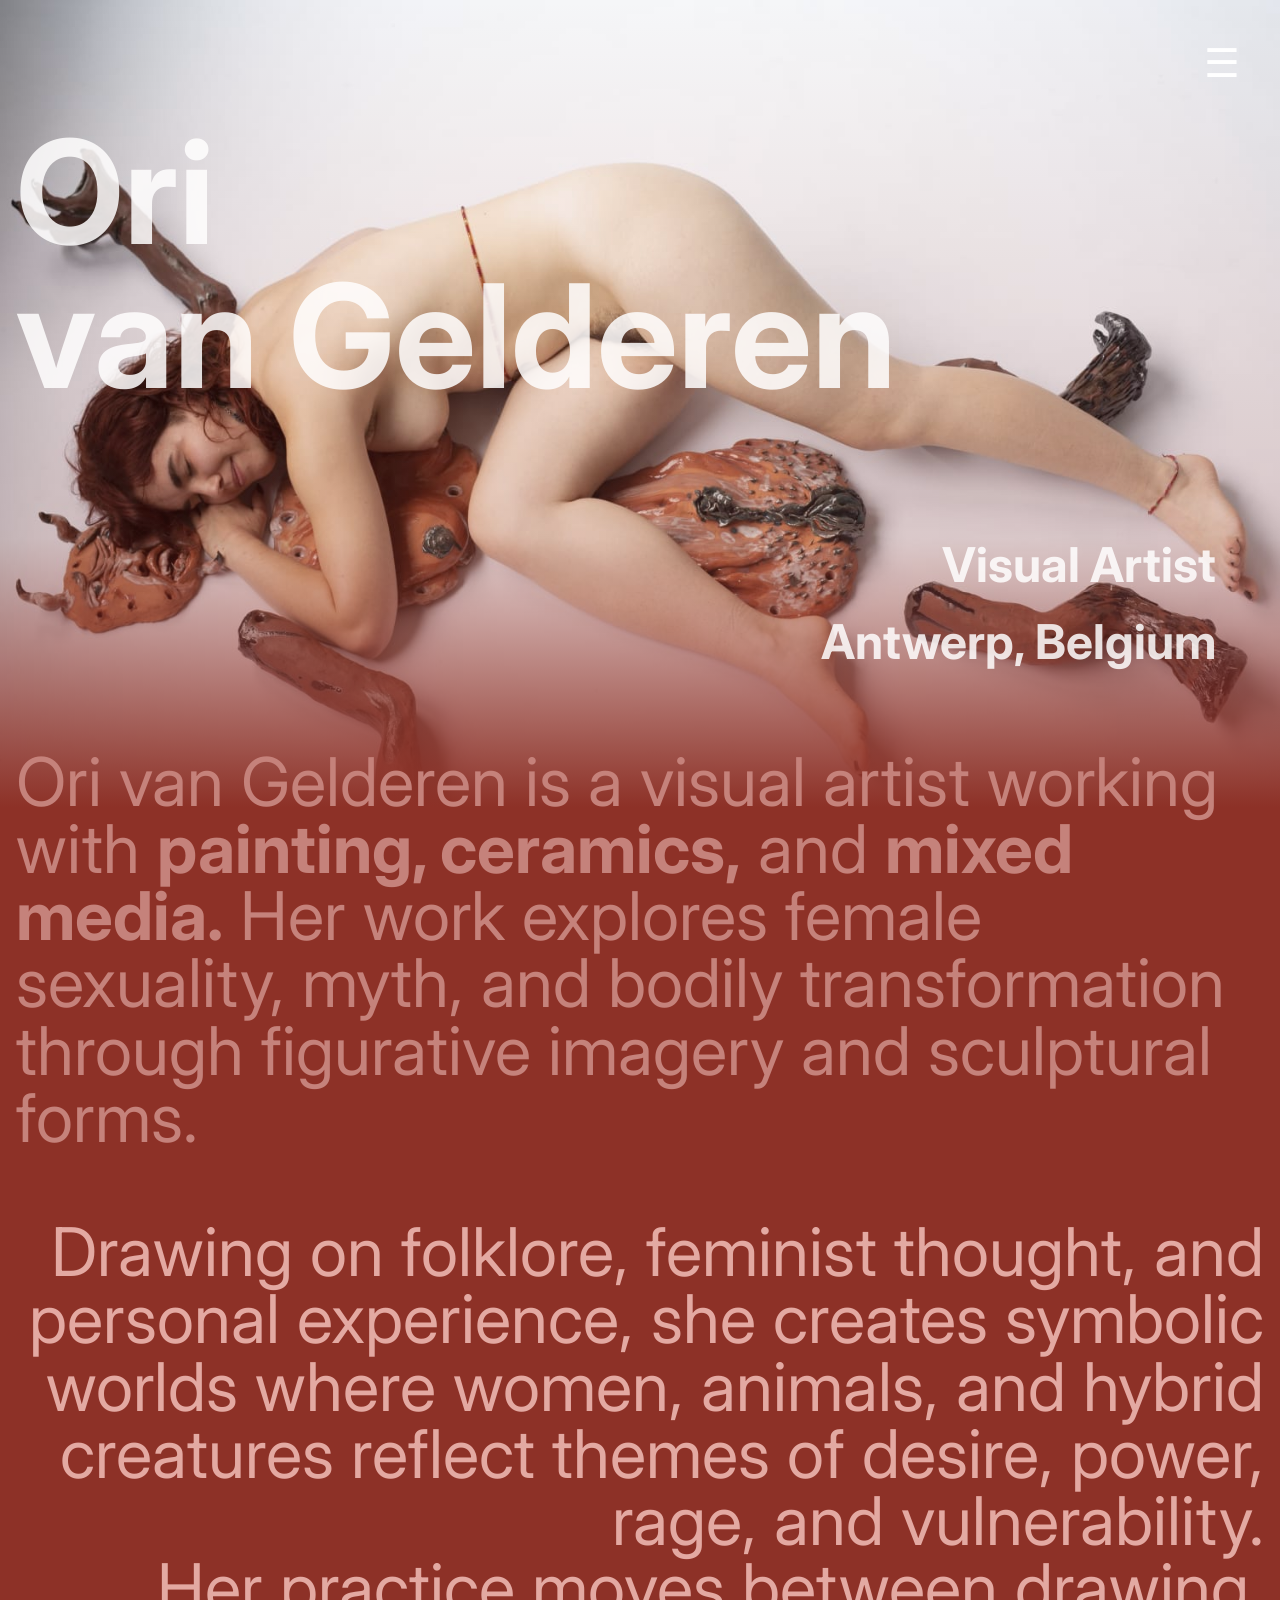
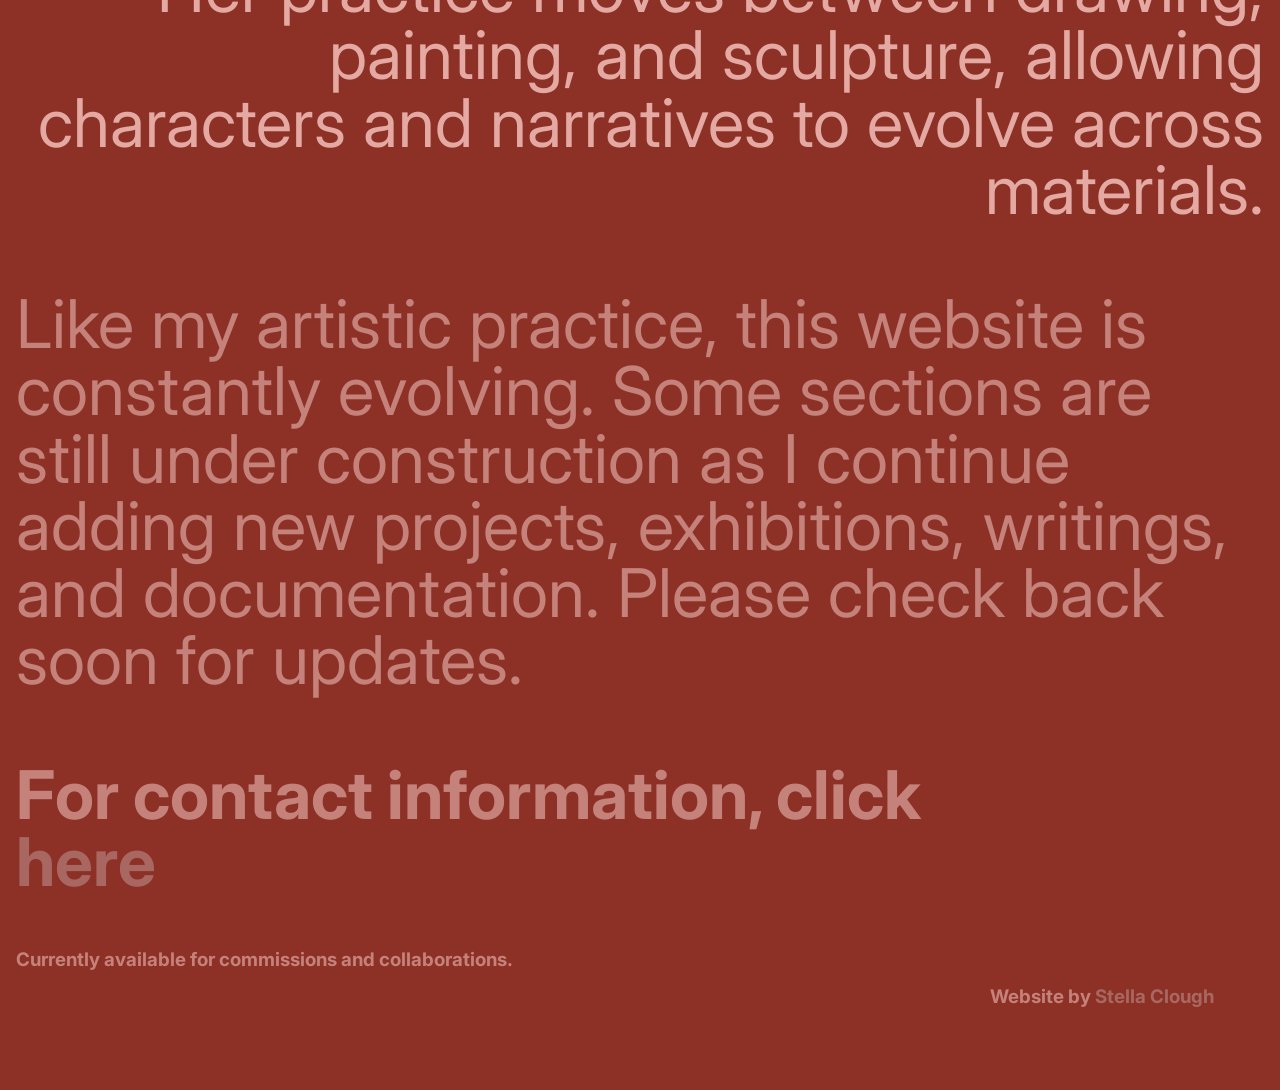
==== commit 221e7d62: "added favicon & deleted unused files" ====
--- a/index.html
+++ b/index.html
@@ -12,6 +12,7 @@
         rel="stylesheet">
     <link rel="stylesheet" href="../styles/styles.css">
     <link rel="stylesheet" href="../styles/home.css">
+    <link rel="icon" href="Pictures/Picture4.jpg" type="image/jpeg">
     <script src="../script/script.js"></script>
     <title>Ori van Gelderen</title>
 </head>
--- a/styles/styles.css
+++ b/styles/styles.css
@@ -2,9 +2,7 @@
     font-family: "Inter", arial, sans-serif;
     margin: 0 auto;
     background-color: #8d3127;
-    padding-top: 0px;
-    padding-right: 2%;
-    padding-left: 2%;
+    padding: 0 1rem 5%;
     padding-bottom: 5%;
     color: #c5827b;
     line-height: 1;
